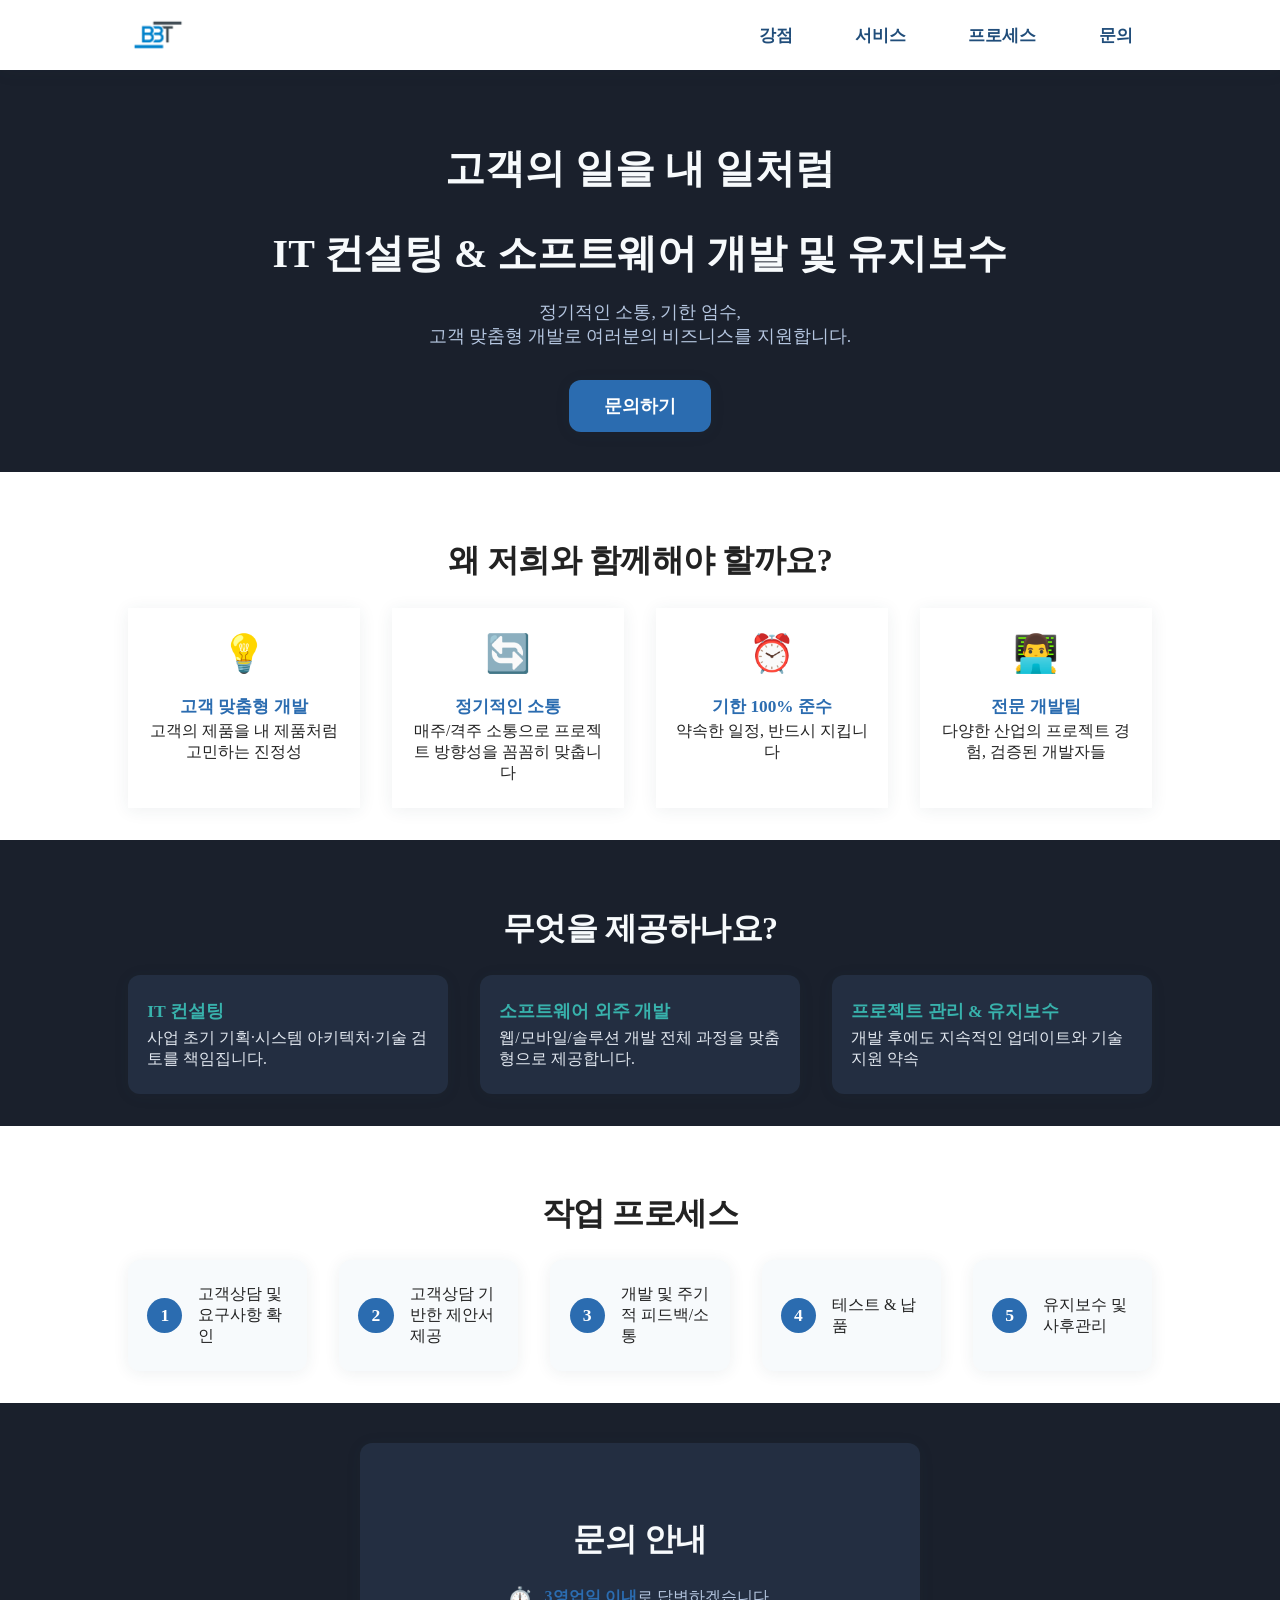
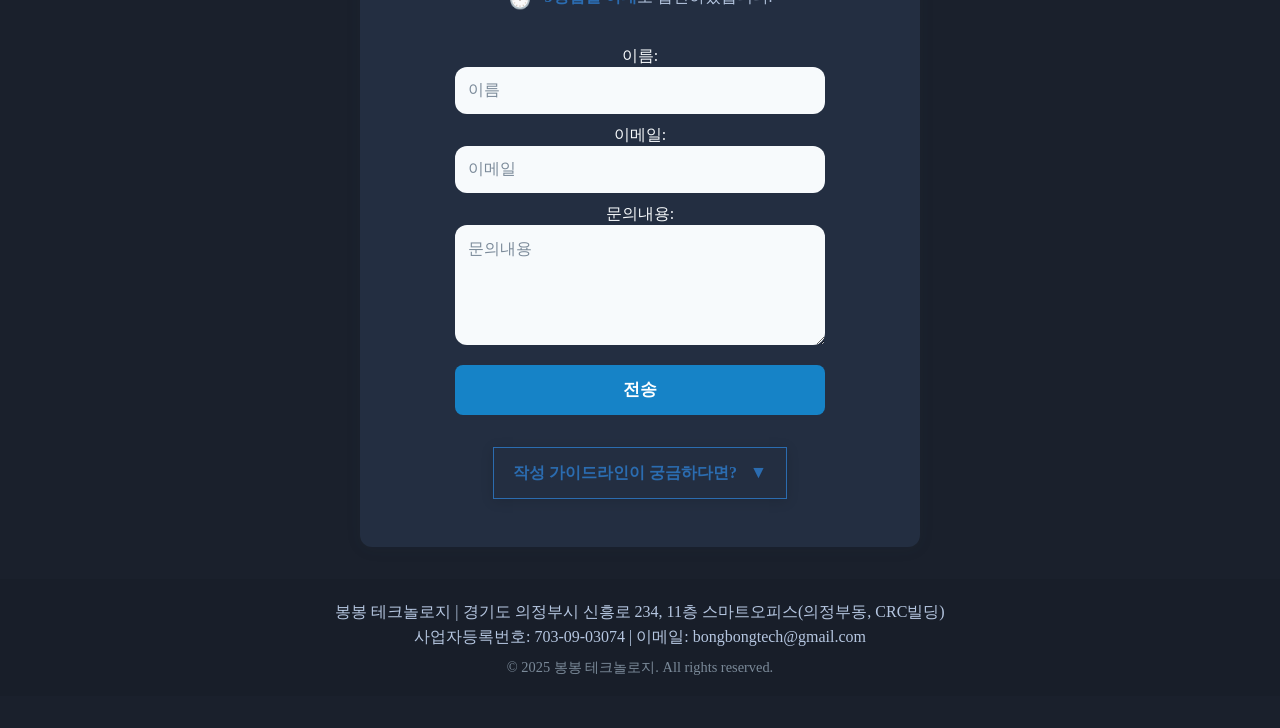
==== index.html @ 80a0673b "Add files via upload" ====
<!DOCTYPE html>
<html lang="ko">
<head>
  <meta charset="UTF-8">
  <meta name="viewport" content="width=device-width, initial-scale=1.0">
  <title>봉봉 테크놀로지</title>
  <link href="https://fonts.googleapis.com/css2?family=Roboto:wght@400;700&display=swap" rel="stylesheet">
  <link rel="stylesheet" href="style.css">
  <link rel="icon" type="image/png" href="favicon.png">
 
</head>
<body>
  <!-- Header & Logo -->
  <header class="site-header">
    <div class="container header-flex">
      <img src="logo.png" alt="BBT 로고" class="site-logo">
      <input type="checkbox" id="nav-toggle" style="display:none;">
      <label for="nav-toggle" class="hamburger">
        <span></span><span></span><span></span>
      </label>
      <nav>
        <a href="#whyus">강점</a>
        <a href="#services">서비스</a>
        <a href="#process">프로세스</a>
        <a href="#contact">문의</a>
      </nav>
    </div>
  </header>

  <!-- Hero Section (Dark) -->
  <section class="section-dark hero">
    <div class="container">
      <h1 class="hero-title">고객의 일을 내 일처럼</h1>
      <h1 class="hero-title">IT 컨설팅 & 소프트웨어 개발 및 유지보수</h1>
      <div class="hero-sub">정기적인 소통, 기한 엄수, <br/>고객 맞춤형 개발로 여러분의 비즈니스를 지원합니다.</div>
      <a href="#contact" class="btn">문의하기</a>
    </div>
  </section>

  <!-- Why Us Section (Light) -->
  <section class="section-light whyus-section" id="whyus">
    <div class="container">
      <h2 class="section-title">왜 저희와 함께해야 할까요?</h2>
      <div class="whyus">
        <div class="whyus-item">
          <div class="whyus-icon">💡</div>
          <div class="whyus-title">고객 맞춤형 개발</div>
          <div class="whyus-desc">고객의 제품을 내 제품처럼 고민하는 진정성</div>
        </div>
        <div class="whyus-item">
          <div class="whyus-icon">🔄</div>
          <div class="whyus-title">정기적인 소통</div>
          <div class="whyus-desc">매주/격주 소통으로 프로젝트 방향성을 꼼꼼히 맞춥니다</div>
        </div>
        <div class="whyus-item">
          <div class="whyus-icon">⏰</div>
          <div class="whyus-title">기한 100% 준수</div>
          <div class="whyus-desc">약속한 일정, 반드시 지킵니다</div>
        </div>
        <div class="whyus-item">
          <div class="whyus-icon">👨‍💻</div>
          <div class="whyus-title">전문 개발팀</div>
          <div class="whyus-desc">다양한 산업의 프로젝트 경험, 검증된 개발자들</div>
        </div>
      </div>
    </div>
  </section>

  <!-- What We Do Section (Dark) -->
  <section class="section-dark services-section" id="services">
    <div class="container">
      <h2 class="section-title">무엇을 제공하나요?</h2>
      <div class="services">
        <div class="service">
          <div class="service-title">IT 컨설팅</div>
          <div class="service-desc">사업 초기 기획·시스템 아키텍처·기술 검토를 책임집니다.</div>
        </div>
        <div class="service">
          <div class="service-title">소프트웨어 외주 개발</div>
          <div class="service-desc">웹/모바일/솔루션 개발 전체 과정을 맞춤형으로 제공합니다.</div>
        </div>
        <div class="service">
          <div class="service-title">프로젝트 관리 & 유지보수</div>
          <div class="service-desc">개발 후에도 지속적인 업데이트와 기술 지원 약속</div>
        </div>
      </div>
    </div>
  </section>

  <!-- Process Section (Light) -->
  <section class="section-light process-section" id="process">
    <div class="container">
      <h2 class="section-title">작업 프로세스</h2>
      <div class="process-steps">
        <div class="process-step">
          <div class="process-step-number">1</div>
          <div class="process-step-title">고객상담 및 요구사항 확인</div>
        </div>
        <div class="process-step">
          <div class="process-step-number">2</div>
          <div class="process-step-title">고객상담 기반한 제안서 제공</div>
        </div>
        <div class="process-step">
          <div class="process-step-number">3</div>
          <div class="process-step-title">개발 및 주기적 피드백/소통</div>
        </div>
        <div class="process-step">
          <div class="process-step-number">4</div>
          <div class="process-step-title">테스트 & 납품</div>
        </div>
        <div class="process-step">
          <div class="process-step-number">5</div>
          <div class="process-step-title">유지보수 및 사후관리</div>
        </div>
      </div>
    </div>
  </section>


  <!-- Contact/CTA Section (Dark) -->
  <section class="section-dark contact-section" id="contact">
    <div class="contact-form-wrap">
      <h2 class="section-title">문의 안내</h2>
      <div class="contact-reply-info">
        <span class="reply-icon">⏱️</span>
        <span class="reply-text"><span style="color:var(--primary);font-weight:700;">3영업일 이내</span>로 답변하겠습니다.
      </div>
      <br/>
      <br/>
      <div id="customContactForm" style="max-width:370px;margin:0 auto;">
        <label for="name">이름:</label><br>
        <input type="text" id="name" name="name" placeholder="이름" required style="width:100%;margin-bottom:0.7em;"><br>
        <label for="email">이메일:</label><br>
        <input type="email" id="email" name="email" placeholder="이메일" required style="width:100%;margin-bottom:0.7em;"><br>
        <label for="message">문의내용:</label><br>
        <textarea id="message" name="message" placeholder="문의내용" required style="width:100%;margin-bottom:1em;"></textarea><br>
        <button id="customSubmitBtn" type="button" style="width:100%;padding:0.8em 0;font-weight:700;background:#1683c7;color:#fff;border:none;border-radius:8px;font-size:1.05rem;">전송</button>
      </div>
      <div id="formResult"></div>
      <div class="faq-accordion">
        <input type="checkbox" id="faq-toggle" class="faq-toggle">
        <label for="faq-toggle" class="faq-label">
          <span class="faq-q">작성 가이드라인이 궁금하다면? <span class="faq-arrow">▼</span></span>
        </label>
        <div class="faq-content">
          <strong>작성 가이드라인 예시</strong>
          <ul>
            <li>아이템/서비스 소개</li>
            <li>주요 기능/요구사항</li>
            <li>참고하시는 서비스(문서, 레퍼런스, 링크 등)</li>
            <li>원하는 산출물(모바일 어플, 웹 사이트 등등)</li>
            <li>요구하는 일정</li>
          </ul>
        </div>
      </div>
    </div>

  <!-- Footer (Dark) -->
  <footer>
    <div class="footer-info">
      봉봉 테크놀로지 | 경기도 의정부시 신흥로 234, 11층 스마트오피스(의정부동, CRC빌딩)
      <br/>사업자등록번호: 703-09-03074 |
      이메일: bongbongtech@gmail.com
    </div>
    <div style="margin-top:8px; color:#7b8a99; font-size:0.9em;">&copy; 2025 봉봉 테크놀로지. All rights reserved.</div>
  </footer>

  <script>
    // Google Apps Script 웹앱 URL로 교체하세요!
    const SCRIPT_URL = 'https://script.google.com/macros/s/AKfycby-8BCx7YYCi8EU0xnRbl5PVpbfgwI4i5YfGvILcFKdxP1TAAAAinXxPykx9pgajz0O/exec';

    document.getElementById('customSubmitBtn').addEventListener('click', async function() {
      const name = document.getElementById('name').value.trim();
      const email = document.getElementById('email').value.trim();
      const message = document.getElementById('message').value.trim();
      const result = document.getElementById('formResult');
      result.textContent = '';

      if (!name || !email || !message) {
        result.textContent = '모든 항목을 입력해 주세요.';
        result.style.color = '#d32f2f';
        return;
      }

      result.textContent = '전송 중...';
      result.style.color = '#1683c7';

      try {
        const response = await fetch(SCRIPT_URL, {
          method: 'POST',
          headers: {
            'Content-Type': 'application/json' // JSON으로 전송
          },
          body: JSON.stringify({ name, email, message })
        });
        const data = await response.json();
        if (data.status === 'success') {
          result.textContent = '제출 완료했습니다. 감사합니다.';
          result.style.color = '#1683c7';
          document.getElementById('name').value = '';
          document.getElementById('email').value = '';
          document.getElementById('message').value = '';
        } else {
          result.textContent = '전송에 실패했습니다. 다시 시도해 주세요. 문제가 계속된다면, 아래 이메일로 직접 문의를 부탁드립니다.';
          result.style.color = '#d32f2f';
        }
      } catch (error) {
        result.textContent = '요청 실패: ' + error.message;
        result.style.color = '#d32f2f';
      }
    });
  </script>
</body>
</html>
---- style.css ----
:root {
  --primary: #2b6cb0;
  --primary-dark: #204d7a;
  --secondary: #f7fafc;
  --background-dark: #1a202c;
  --background-light: #fff;
  --text-dark: #222;
  --text-light: #f7fafc;
  --accent: #38b2ac;
  --border-radius: 12px;
  --transition: 0.2s cubic-bezier(.4,0,.2,1);
  --shadow: 0 2px 16px 0 rgba(44,62,80,0.08);
}

html, body {
  font-size: 14px;
}
.hero-title { font-size: 1.15rem; }
.hero-sub { font-size: 0.95rem; }
.btn { font-size: 1rem; padding: 0.8em 1.8em; }
.section-title { font-size: 1.08rem; }
@media (min-width: 700px) {
  html, body { font-size: 16px; }
  .hero-title { font-size: 2rem; }
  .hero-sub { font-size: 1.08rem; }
  .btn { font-size: 1.08rem; }
  .section-title { font-size: 1.18rem; }
}

body {
  margin: 0;
  background: var(--background-light);
  color: var(--text-dark);
  min-height: 100vh;
}

a {
  color: var(--primary);
  text-decoration: none;
  transition: color var(--transition);
}
a:hover {
  color: var(--accent);
}

.container {
  width: 92%;
  max-width: 1100px;
  margin: 0 auto;
  padding: 0 0.5rem;
}

.site-header {
  background: var(--background-light);
  box-shadow: var(--shadow);
  position: sticky;
  top: 0;
  z-index: 100;
}
.header-flex {
  display: flex;
  align-items: center;
  justify-content: space-between;
  min-height: 60px;
  padding: 0.5rem 0;
}
.site-logo {
  height: 60px;
  width: auto;
  margin-right: 1rem;
}
nav {
  display: none;
}
.hamburger {
  display: flex;
  flex-direction: column;
  justify-content: center;
  width: 32px;
  height: 32px;
  cursor: pointer;
  gap: 5px;
}
.hamburger span {
  display: block;
  height: 3px;
  width: 100%;
  background: var(--primary);
  border-radius: 2px;
  transition: all var(--transition);
}
#nav-toggle:checked ~ label.hamburger span:nth-child(1) {
  transform: translateY(8px) rotate(45deg);
}
#nav-toggle:checked ~ label.hamburger span:nth-child(2) {
  opacity: 0;
}
#nav-toggle:checked ~ label.hamburger span:nth-child(3) {
  transform: translateY(-8px) rotate(-45deg);
}
#nav-toggle:checked ~ nav {
  display: flex;
  flex-direction: column;
  position: absolute;
  top: 60px;
  right: 0;
  background: var(--background-light);
  width: 100vw;
  box-shadow: var(--shadow);
  z-index: 99;
}
nav a {
  padding: 1rem 2rem;
  font-weight: 700;
  color: var(--primary-dark);
  border-bottom: 1px solid #e2e8f0;
  transition: background var(--transition);
}
nav a:last-child {
  border-bottom: none;
}
nav a:hover {
  background: var(--secondary);
  color: var(--accent);
}

.section-dark {
  background: var(--background-dark);
  color: var(--text-light);
  padding: 2.5rem 0 2rem 0;
}
.section-light {
  background: var(--background-light);
  color: var(--text-dark);
  padding: 2.5rem 0 2rem 0;
}
.section-title {
  font-size: 1.5rem;
  font-weight: 700;
  margin-bottom: 1.5rem;
  letter-spacing: -0.5px;
  text-align: center;
}

.hero {
  text-align: center;
  padding-top: 2.5rem;
  padding-bottom: 2.5rem;
}
.hero-title {
  font-size: 2rem;
  font-weight: 700;
  line-height: 1.3;
  margin-bottom: 1.2rem;
}
.hero-sub {
  font-size: 1.1rem;
  color: #b5c6e0;
  margin-bottom: 2rem;
}
.btn {
  display: inline-block;
  background: var(--primary);
  color: #fff;
  font-weight: 700;
  padding: 0.9rem 2.2rem;
  border-radius: var(--border-radius);
  box-shadow: var(--shadow);
  border: none;
  font-size: 1.1rem;
  transition: background var(--transition), box-shadow var(--transition);
  cursor: pointer;
}
.btn:hover {
  background: var(--primary-dark);
  box-shadow: 0 4px 24px 0 rgba(44,62,80,0.13);
}

/* Why Us 아이템 세로 정렬 */
.whyus {
  display: flex;
  flex-direction: column;
  gap: 18px;
  margin-top: 2vw;
}
.whyus-item {
  width: 100%;
  display: flex;
  flex-direction: column;
  align-items: center;
  justify-content: flex-start;
  background: var(--card-light);
  border-radius: var(--radius);
  box-shadow: var(--shadow);
  padding: 1.1em 0.7em;
  max-width: 320px;
  margin: 0 auto;
}
.whyus-icon {
  font-size: 2.1rem;
  margin-bottom: 0.5em;
  display: block;
  text-align: center;
}
.whyus-title {
  font-size: 1.01rem;
  font-weight: 700;
  color: var(--primary);
  margin-bottom: 0.2em;
  text-align: center;
}
.whyus-desc {
  color: var(--gray);
  font-size: 0.93rem;
  text-align: center;
}
@media (min-width: 700px) {
  .whyus {
    flex-direction: row;
    gap: 32px;
    justify-content: center;
  }
  .whyus-item {
    max-width: 220px;
    padding: 1.5em 1em;
  }
  .whyus-icon { font-size: 2.3rem; }
  .whyus-title { font-size: 1.08rem; }
  .whyus-desc { font-size: 0.98rem; }
}

.services {
  display: flex;
  flex-direction: column;
  gap: 1.2rem;
}
.service {
  background: #232e41;
  border-radius: var(--border-radius);
  box-shadow: var(--shadow);
  padding: 1.2rem 1rem;
}
.service-title {
  font-weight: 700;
  font-size: 1.1rem;
  margin-bottom: 0.3rem;
  color: var(--accent);
}
.service-desc {
  font-size: 0.98rem;
  color: #e2e8f0;
}

.process-steps {
  display: flex;
  flex-direction: column;
  gap: 1.1rem;
  margin-top: 1.5rem;
}
.process-step {
  display: flex;
  align-items: center;
  gap: 1rem;
  background: #f7fafc;
  border-radius: var(--border-radius);
  box-shadow: var(--shadow);
  padding: 1rem 1rem;
}
.process-step-number {
  background: var(--primary);
  color: #fff;
  font-weight: 700;
  font-size: 1.1rem;
  width: 2.2rem;
  height: 2.2rem;
  display: flex;
  align-items: center;
  justify-content: center;
  border-radius: 50%;
  flex-shrink: 0;
}
.process-step-title {
  font-size: 1rem;
  font-weight: 500;
}

.contact-section {
  padding: 2.5rem 0 2rem 0;
  background: var(--background-dark);
  color: var(--text-light);
}
.contact-form-wrap {
  background: #232e41;
  border-radius: var(--border-radius);
  box-shadow: var(--shadow);
  max-width: 420px;
  margin: 0 auto;
  padding: 2rem 1.2rem 1.5rem 1.2rem;
  text-align: center;
}
.contact-form-wrap input,
.contact-form-wrap textarea {
  width: 100%;
  padding: 0.9rem 0.8rem;
  margin-bottom: 1rem;
  border: none;
  border-radius: var(--border-radius);
  background: #f7fafc;
  font-size: 1rem;
  color: #222;
  box-sizing: border-box;
  font-family: inherit;
  transition: box-shadow var(--transition);
}
.contact-form-wrap input:focus,
.contact-form-wrap textarea:focus {
  outline: 2px solid var(--primary);
  box-shadow: 0 0 0 2px var(--primary);
}
.contact-form-wrap button[type="submit"] {
  width: 100%;
  background: var(--primary);
  color: #fff;
  font-weight: 700;
  padding: 0.9rem 0;
  border-radius: var(--border-radius);
  border: none;
  font-size: 1.1rem;
  cursor: pointer;
  transition: background var(--transition), box-shadow var(--transition);
  box-shadow: var(--shadow);
}
.contact-form-wrap button[type="submit"]:hover {
  background: var(--primary-dark);
  box-shadow: 0 4px 24px 0 rgba(44,62,80,0.13);
}

.contact-reply-info {
  display: flex;
  align-items: center;
  justify-content: center;
  gap: 0.7rem;
  font-size: 1rem;
  color: #b5c6e0;
}
.reply-icon {
  font-size: 1.3rem;
}
.reply-text {
  font-size: 1rem;
}

/* FAQ 아코디언 전문적 스타일 & 가운데 정렬 */
.faq-accordion {
  width: 100%;
  max-width: 370px;
  margin: 2em auto 0 auto;
  display: flex;
  flex-direction: column;
  align-items: center;
}
.faq-label {
  display: block;
  background: var(--card-dark);
  color: var(--primary);
  border-radius: var(--radius);
  padding: 0.9em 1.2em;
  font-weight: 700;
  cursor: pointer;
  margin-bottom: 0.5em;
  text-align: center;
  box-shadow: 0 2px 12px #0002;
  border: 1.5px solid var(--primary);
  transition: background 0.2s, color 0.2s, box-shadow 0.2s;
  position: relative;
}
.faq-label:hover {
  background: var(--primary);
  color: var(--white);
  box-shadow: 0 4px 24px #1683c744;
}
.faq-arrow {
  display: inline-block;
  margin-left: 0.5em;
  font-size: 1.1em;
  transition: transform 0.3s;
}
.faq-toggle {
  display: none;
}
.faq-toggle:checked + .faq-label .faq-arrow {
  transform: rotate(180deg);
}
.faq-content {
  display: none;
  background: var(--card-dark);
  color: var(--white);
  border-radius: var(--radius);
  padding: 1.1em 1.2em;
  font-size: 0.95rem;
  box-shadow: 0 2px 12px #0002;
  border: 1.5px solid var(--primary);
  margin-bottom: 0.5em;
  text-align: left;
  width: 100%;
  max-width: 370px;
}
.faq-toggle:checked ~ .faq-content {
  display: block;
}
@media (min-width: 700px) {
  .faq-accordion, .faq-content { max-width: 420px; }
}

footer {
  background: #181e29;
  color: #b5c6e0;
  text-align: center;
  padding: 1.2rem;
  font-size: 1rem;
  margin-top: 2rem;
}
.footer-info {
  font-size: 1rem;
  margin-bottom: 0.5rem;
  line-height: 1.6;
}

/* Responsive Design */
@media (min-width: 600px) {
  .container {
    width: 90%;
    padding: 0 1rem;
  }
  .hero-title {
    font-size: 2.5rem;
  }
  .section-title {
    font-size: 2rem;
  }
  .whyus, .services, .process-steps {
    flex-direction: row;
    gap: 1.5rem;
  }
  .whyus-item, .service, .process-step {
    flex: 1 1 0;
    min-width: 0;
  }
  .contact-form-wrap {
    padding: 2.5rem 2rem 2rem 2rem;
  }
}

@media (min-width: 900px) {
  .container {
    width: 80%;
    max-width: 1100px;
  }
  .header-flex {
    min-height: 70px;
  }
  .site-logo {
    height: 60px;
  }
  nav {
    display: flex !important;
    flex-direction: row;
    position: static;
    background: none;
    width: auto;
    box-shadow: none;
    gap: 1.5rem;
    align-items: center;
  }
  .hamburger {
    display: none;
  }
  nav a {
    padding: 0.5rem 1.2rem;
    border-bottom: none;
    color: var(--primary-dark);
    background: none;
    font-size: 1.05rem;
  }
  nav a:hover {
    background: var(--secondary);
    color: var(--accent);
  }
  .whyus, .services, .process-steps {
    flex-direction: row;
    gap: 2rem;
  }
  .whyus-item, .service, .process-step {
    padding: 1.5rem 1.2rem;
  }
  .contact-form-wrap {
    max-width: 480px;
    padding: 3rem 2.5rem 2.5rem 2.5rem;
  }
  .faq-content {
    font-size: 1.05rem;
  }
}

/* Hide scrollbars for form on mobile */
.contact-form-wrap textarea {
  resize: vertical;
  min-height: 120px;
  max-height: 300px;
}

/* Utility */
::-webkit-input-placeholder { color: #7b8a99; }
::-moz-placeholder { color: #7b8a99; }
:-ms-input-placeholder { color: #7b8a99; }
::placeholder { color: #7b8a99; }

.modal {
  display: none;
  position: fixed;
  z-index: 9999;
  left: 0; top: 0; width: 100vw; height: 100vh;
  background: rgba(0,0,0,0.45);
  align-items: center;
  justify-content: center;
}
.modal[style*="display: flex"] {
  display: flex !important;
}
.modal-content {
  background: #fff;
  color: #222;
  border-radius: var(--border-radius);
  box-shadow: 0 8px 32px #0004;
  padding: 2.2em 1.5em 1.5em 1.5em;
  min-width: 240px;
  max-width: 90vw;
  text-align: center;
  position: relative;
  animation: modalPop 0.25s cubic-bezier(.4,1.6,.6,1) 1;
}
@keyframes modalPop {
  0% { transform: scale(0.85); opacity: 0; }
  100% { transform: scale(1); opacity: 1; }
}
.modal-content h2 {
  color: #1560a8;
  font-size: 1.15rem;
  margin-bottom: 0.7em;
}
.modal-content p {
  color: #222;
  font-size: 1rem;
  margin-bottom: 1.5em;
}
.modal-close {
  background: #1683c7;
  color: #fff;
  border: none;
  border-radius: var(--border-radius);
  font-size: 1.05rem;
  font-weight: 700;
  padding: 0.7em 2.2em;
  box-shadow: var(--shadow);
  cursor: pointer;
  transition: background 0.2s, box-shadow 0.2s;
}
.modal-close:hover {
  background: #10639a;
  box-shadow: 0 4px 24px #1683c744;
}

#formResult {
  color: #1683c7;
  font-weight: 900;
  font-size: 1.13rem;
  text-align: center;
  margin-top: 1.5em;
  letter-spacing: 0.01em;
}
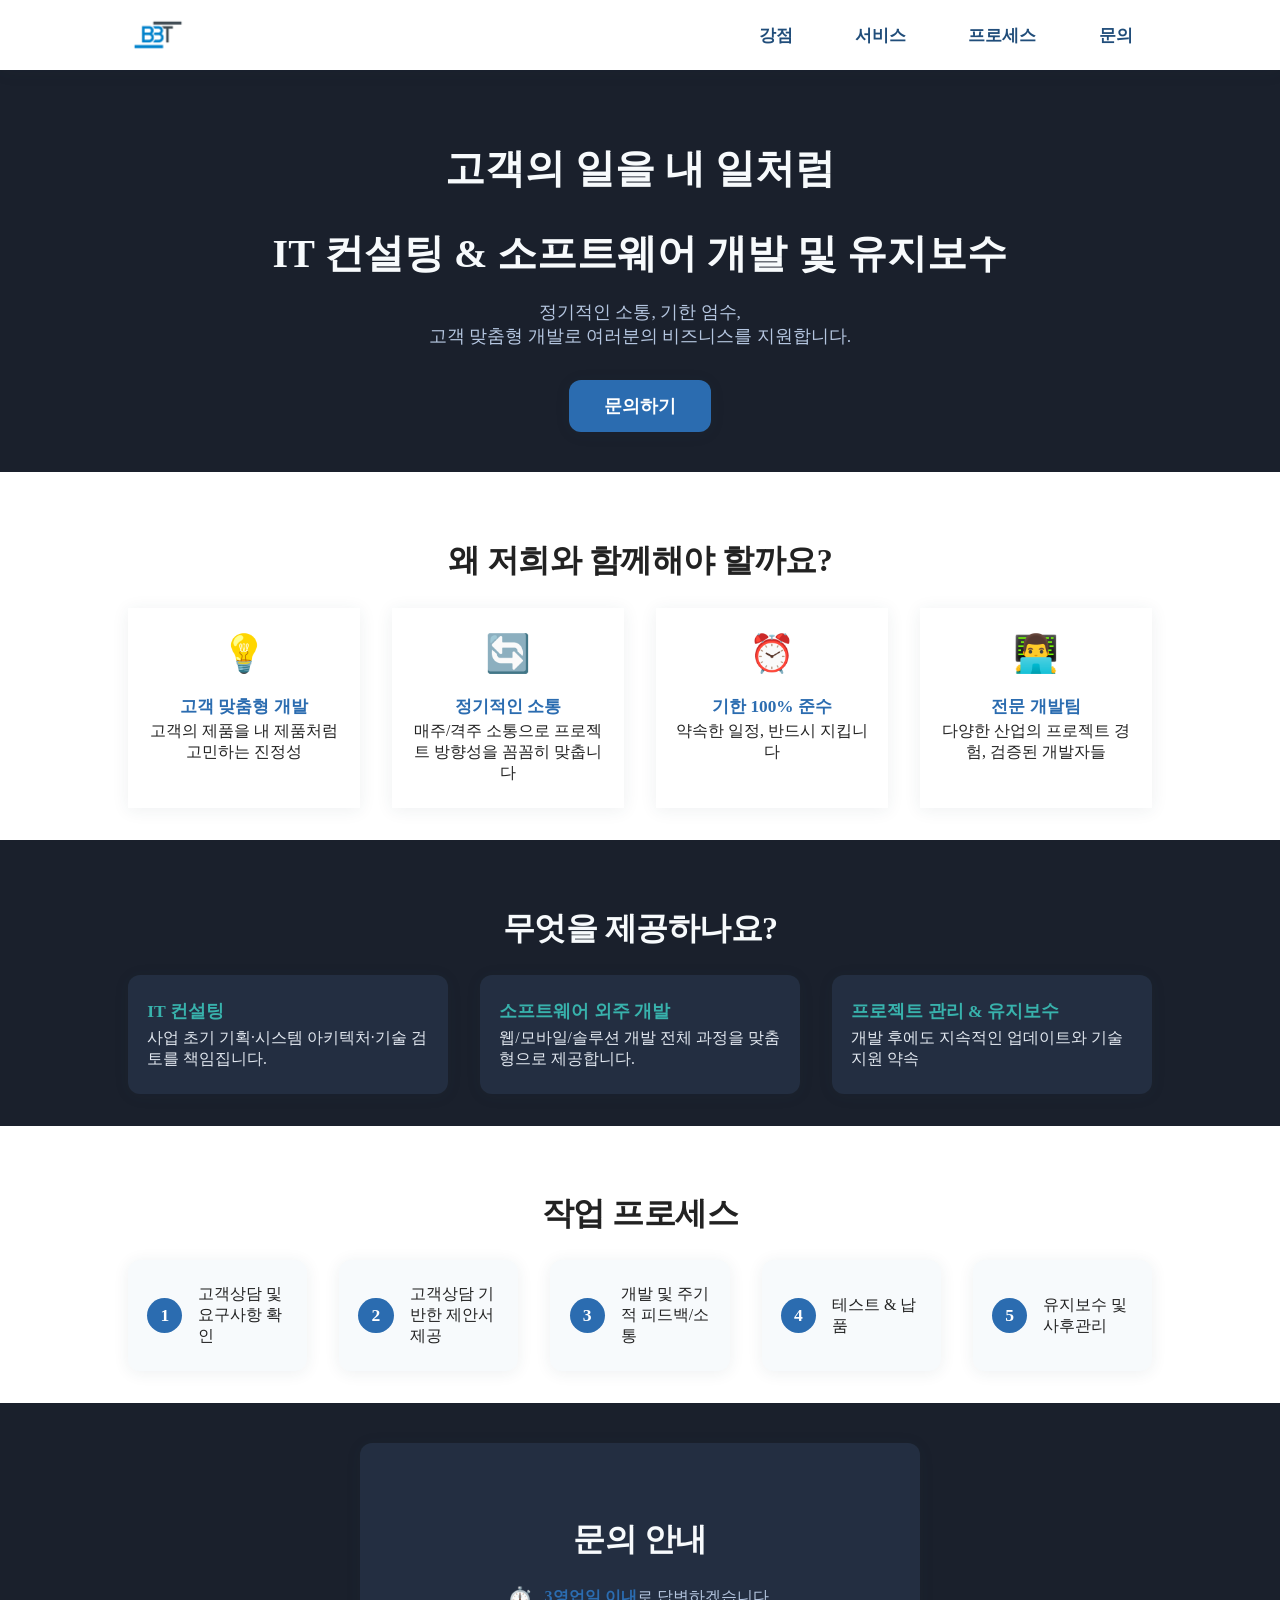
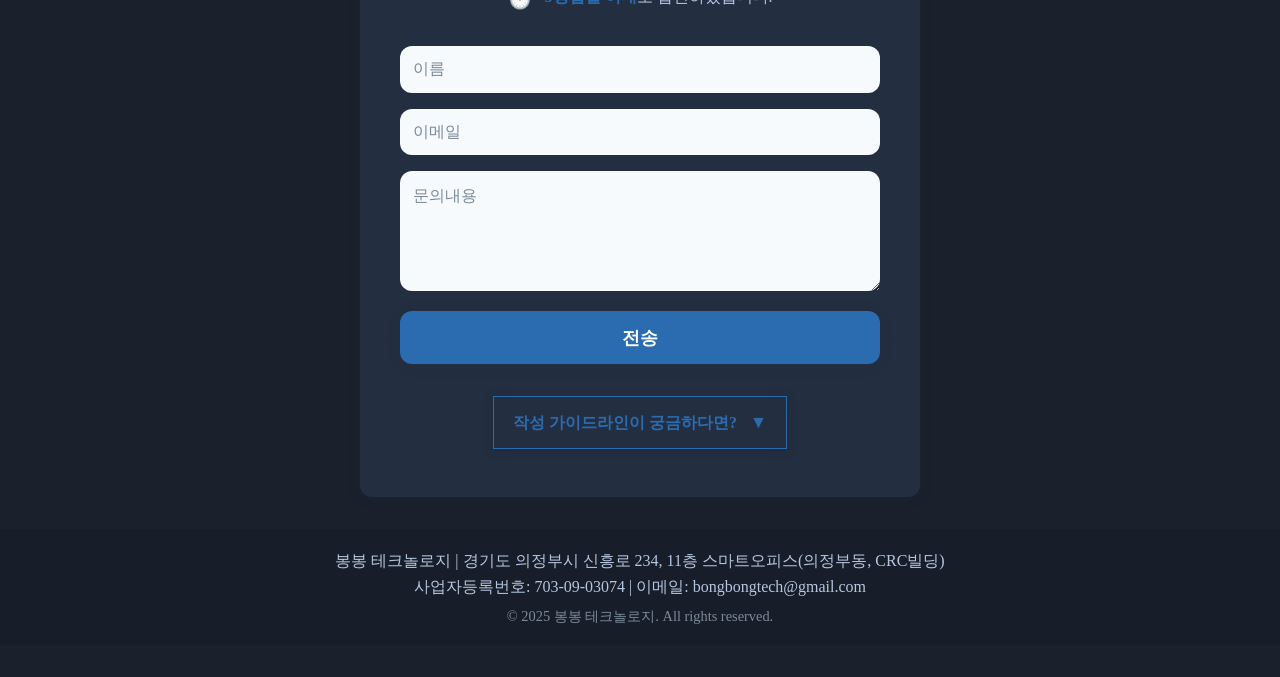
==== commit 01114bb6: "Add files via upload" ====
--- a/index.html
+++ b/index.html
@@ -127,15 +127,12 @@
       </div>
       <br/>
       <br/>
-      <div id="customContactForm" style="max-width:370px;margin:0 auto;">
-        <label for="name">이름:</label><br>
-        <input type="text" id="name" name="name" placeholder="이름" required style="width:100%;margin-bottom:0.7em;"><br>
-        <label for="email">이메일:</label><br>
-        <input type="email" id="email" name="email" placeholder="이메일" required style="width:100%;margin-bottom:0.7em;"><br>
-        <label for="message">문의내용:</label><br>
-        <textarea id="message" name="message" placeholder="문의내용" required style="width:100%;margin-bottom:1em;"></textarea><br>
-        <button id="customSubmitBtn" type="button" style="width:100%;padding:0.8em 0;font-weight:700;background:#1683c7;color:#fff;border:none;border-radius:8px;font-size:1.05rem;">전송</button>
-      </div>
+      <form id="gform" method="POST" action="https://script.google.com/macros/s/AKfycbx9Tg3ZSAF8OOgkkGdjh-VKPmrq9clB7YTARX1lfGc0qahTwDZnl4qKFDuUkQ0PRUXnxQ/exec" onsubmit="return handleSubmit(event)">
+        <input type="text" name="name" placeholder="이름" required>
+        <input type="email" name="email" placeholder="이메일" required>
+        <textarea name="message" placeholder="문의내용" required></textarea>
+        <button type="submit">전송</button>
+      </form>
       <div id="formResult"></div>
       <div class="faq-accordion">
         <input type="checkbox" id="faq-toggle" class="faq-toggle">
@@ -164,51 +161,23 @@
     </div>
     <div style="margin-top:8px; color:#7b8a99; font-size:0.9em;">&copy; 2025 봉봉 테크놀로지. All rights reserved.</div>
   </footer>
-
   <script>
-    // Google Apps Script 웹앱 URL로 교체하세요!
-    const SCRIPT_URL = 'https://script.google.com/macros/s/AKfycby-8BCx7YYCi8EU0xnRbl5PVpbfgwI4i5YfGvILcFKdxP1TAAAAinXxPykx9pgajz0O/exec';
-
-    document.getElementById('customSubmitBtn').addEventListener('click', async function() {
-      const name = document.getElementById('name').value.trim();
-      const email = document.getElementById('email').value.trim();
-      const message = document.getElementById('message').value.trim();
-      const result = document.getElementById('formResult');
+    function handleSubmit(e) {
+      e.preventDefault();
+      var form = e.target;
+      var result = document.getElementById('formResult');
       result.textContent = '';
-
-      if (!name || !email || !message) {
-        result.textContent = '모든 항목을 입력해 주세요.';
-        result.style.color = '#d32f2f';
-        return;
-      }
-
-      result.textContent = '전송 중...';
-      result.style.color = '#1683c7';
-
-      try {
-        const response = await fetch(SCRIPT_URL, {
-          method: 'POST',
-          headers: {
-            'Content-Type': 'application/json' // JSON으로 전송
-          },
-          body: JSON.stringify({ name, email, message })
+      var data = new FormData(form);
+      fetch(form.action, { method: 'POST', body: data })
+        .then(function() {
+          form.reset();
+          result.textContent = '제출 완료했습니다. 감사합니다.';
+        })
+        .catch(function() {
+          result.textContent = '전송에 실패했습니다. 다시 시도해 주세요. 문제가 계속된다면, 아래 이메일로 직접 문의를 부탁드립니다.';
         });
-        const data = await response.json();
-        if (data.status === 'success') {
-          result.textContent = '제출 완료했습니다. 감사합니다.';
-          result.style.color = '#1683c7';
-          document.getElementById('name').value = '';
-          document.getElementById('email').value = '';
-          document.getElementById('message').value = '';
-        } else {
-          result.textContent = '전송에 실패했습니다. 다시 시도해 주세요. 문제가 계속된다면, 아래 이메일로 직접 문의를 부탁드립니다.';
-          result.style.color = '#d32f2f';
-        }
-      } catch (error) {
-        result.textContent = '요청 실패: ' + error.message;
-        result.style.color = '#d32f2f';
-      }
-    });
+      return false;
+    }
   </script>
 </body>
 </html> 
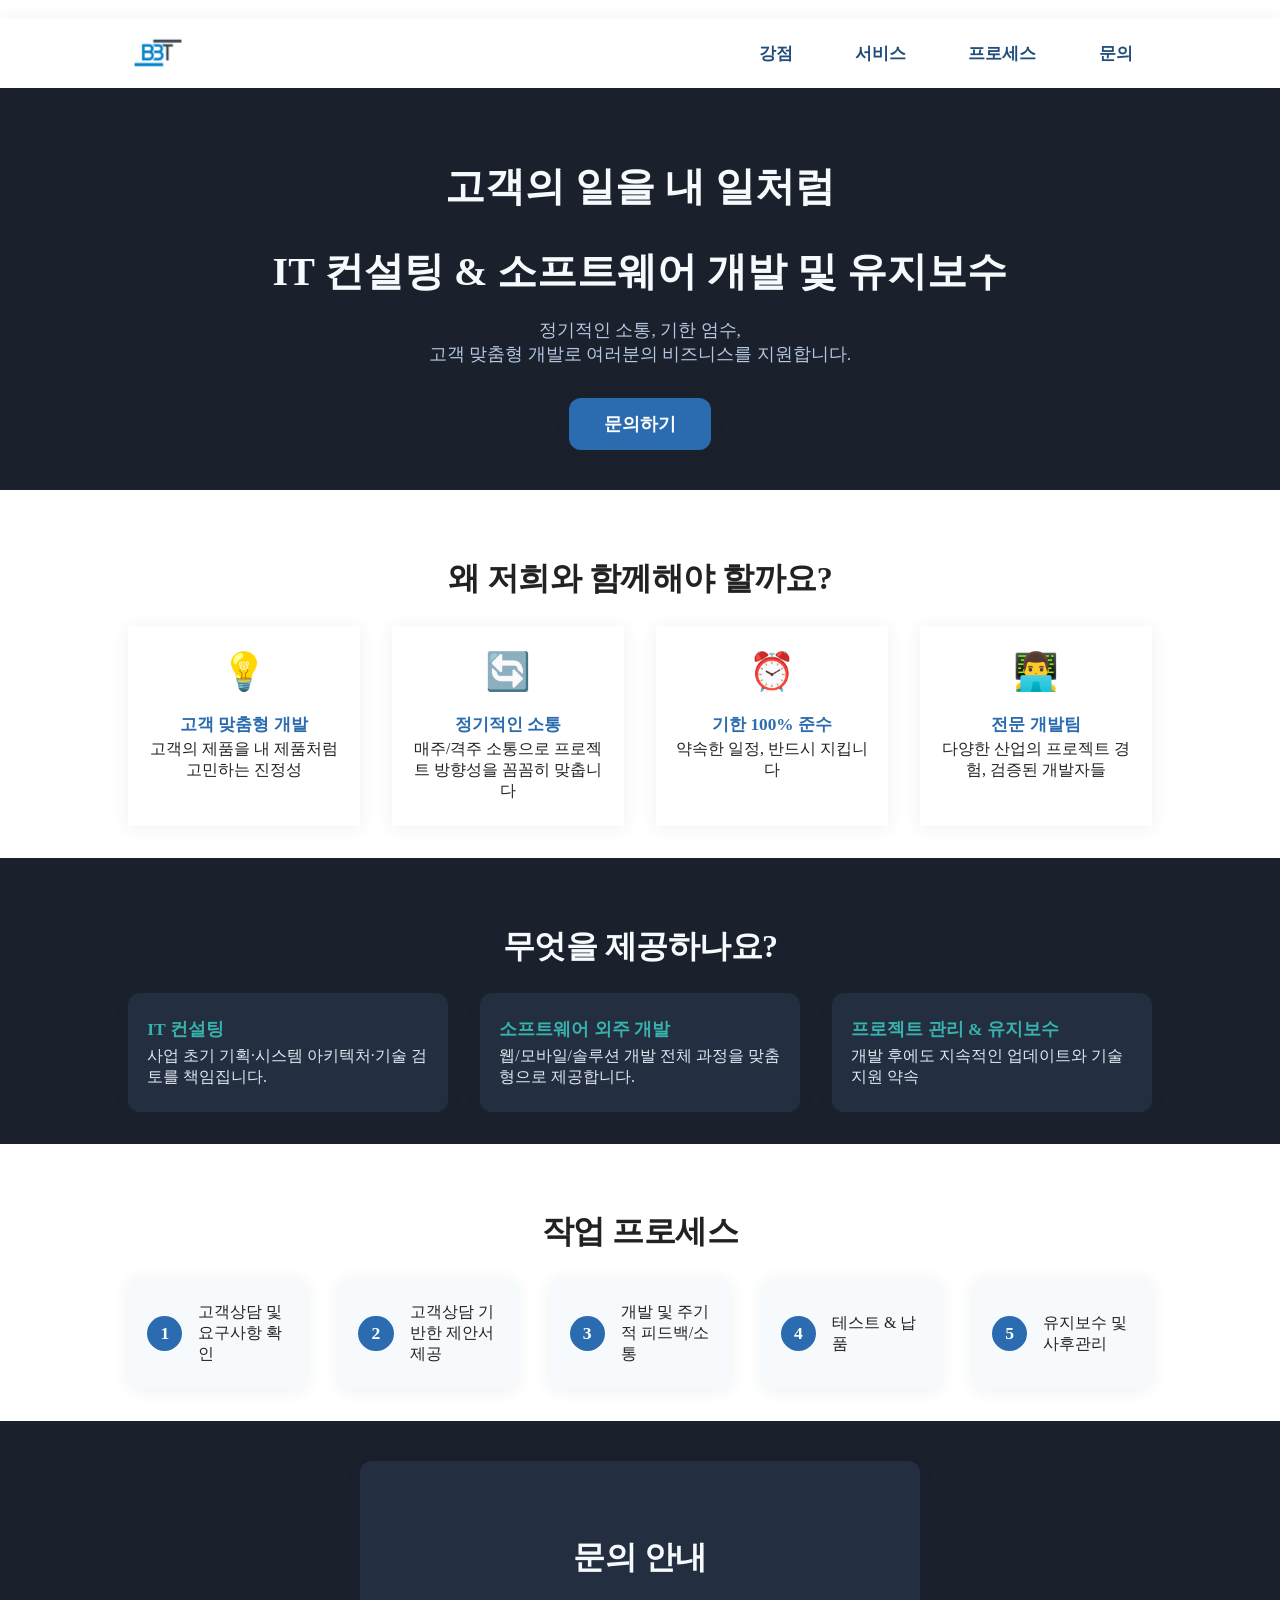
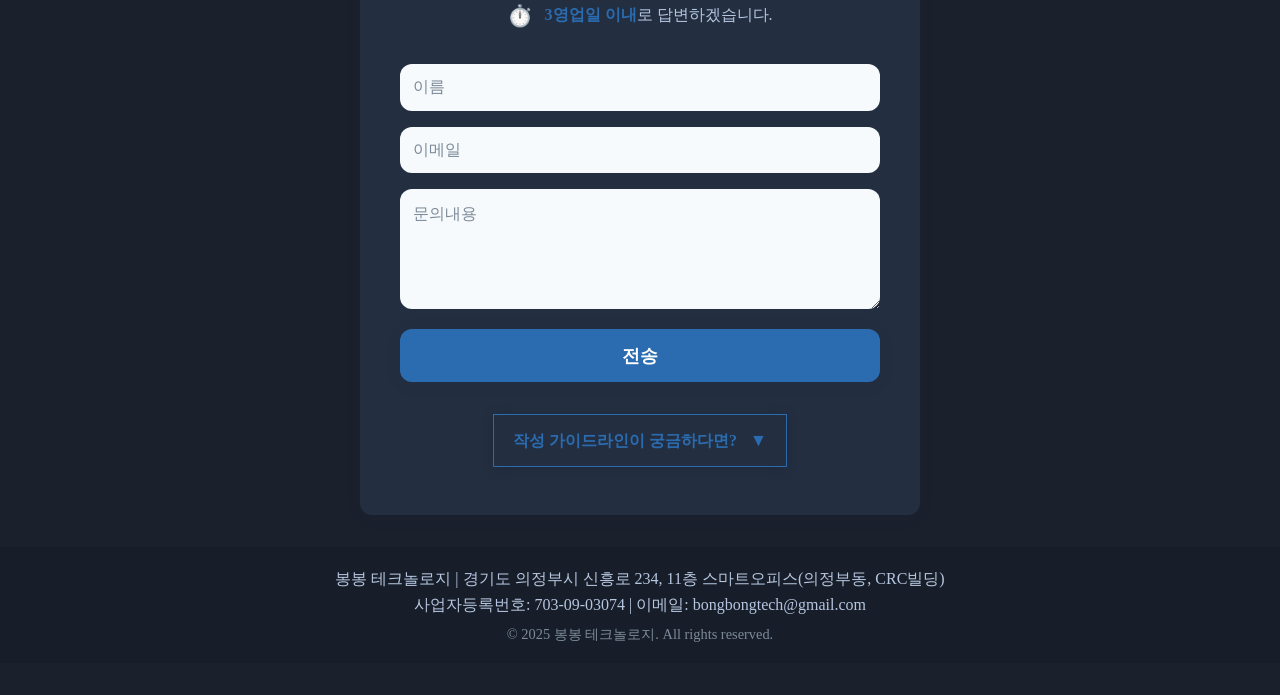
==== commit b167a701: "Seo enhance" ====
--- a/index.html
+++ b/index.html
@@ -1,14 +1,52 @@
 <!DOCTYPE html>
-<html lang="ko">
+<html lang="ko"> 
+
 <head>
-  <meta charset="UTF-8">
-  <meta name="viewport" content="width=device-width, initial-scale=1.0">
-  <title>봉봉 테크놀로지</title>
-  <link href="https://fonts.googleapis.com/css2?family=Roboto:wght@400;700&display=swap" rel="stylesheet">
-  <link rel="stylesheet" href="style.css">
-  <link rel="icon" type="image/png" href="favicon.png">
- 
-</head>
+   <meta charset="UTF-8">
+   <meta name="viewport" content="width=device-width, initial-scale=1.0">
+   <title>봉봉 테크놀로지</title>
+   <link href="https://fonts.googleapis.com/css2?family=Roboto:wght@400;700&display=swap" rel="stylesheet">
+   <link rel="stylesheet" href="style.css">
+   <link rel="icon" type="image/png" href="favicon.png">
+  
+   <!-- SEO Enhancement Start -->
+   <meta name="description" content="봉봉 테크놀로지는 IT 컨설팅, 소프트웨어 개발 및 유지보수, 고객 맞춤형 서비스, 정기 커뮤니케이션, 기한 엄수를 약속하는 전문가 팀입니다.">
+   <meta name="robots" content="index, follow">
+   <meta name="author" content="봉봉 테크놀로지">
+   <link rel="canonical" href="https://bongbongtech.com">
+  
+   <!-- Open Graph / Facebook -->
+   <meta property="og:type" content="website">
+   <meta property="og:title" content="봉봉 테크놀로지">
+   <meta property="og:description" content="IT 컨설팅, 소프트웨어 개발, 유지보수 전문. 프로젝트 일정 100% 준수, 고객 맞춤형 개발 제공.">
+   <meta property="og:url" content="https://bongbongtech.com">
+   <meta property="og:image" content="https://bongbongtech.com/logo.png">
+  
+   <!-- Twitter Card -->
+   <meta name="twitter:card" content="summary_large_image">
+   <meta name="twitter:title" content="봉봉 테크놀로지">
+   <meta name="twitter:description" content="IT 컨설팅 및 소프트웨어 개발, 유지보수 전문 기업. 고객 중심 서비스.">
+   <meta name="twitter:image" content="https://bongbongtech.com/logo.png">
+  
+   <!-- Schema.org 구조화 데이터 (JSON-LD) -->
+     <script type="application/ld+json">
+   {
+    "@context": "https://schema.org",
+    "@type": "Organization",
+    "name": "봉봉 테크놀로지",
+      "url": "https://bongbongtech.com",
+      "logo": "https://bongbongtech.com/logo.png",
+      "email": "bongbongtech@gmail.com",
+      "address": {
+        "@type": "PostalAddress",
+        "streetAddress": "경기도 의정부시 신흥로 234, 11층 스마트오피스(의정부동, CRC빌딩)"
+      }
+    }
+    </script>
+  
+    <!-- SEO Enhancement End -->
+  </head>
+
 <body>
   <!-- Header & Logo -->
   <header class="site-header">
@@ -127,11 +165,11 @@
       </div>
       <br/>
       <br/>
-      <form id="gform" method="POST" action="https://script.google.com/macros/s/AKfycbx9Tg3ZSAF8OOgkkGdjh-VKPmrq9clB7YTARX1lfGc0qahTwDZnl4qKFDuUkQ0PRUXnxQ/exec" onsubmit="return handleSubmit(event)">
+      <form id="gform" method="POST" action="https://script.google.com/macros/s/AKfycbx9Tg3ZSAF8OOgkkGdjh-VKPmrq9clB7YTARX1lfGc0qahTwDZnl4qKFDuUkQ0PRUXnxQ/exec" onsubmit="return handleSubmit(event)" oninput="submitBtn.disabled = !this.checkValidity()">
         <input type="text" name="name" placeholder="이름" required>
         <input type="email" name="email" placeholder="이메일" required>
         <textarea name="message" placeholder="문의내용" required></textarea>
-        <button type="submit">전송</button>
+        <button id="submitBtn" type="submit" disabled>전송</button>
       </form>
       <div id="formResult"></div>
       <div class="faq-accordion">
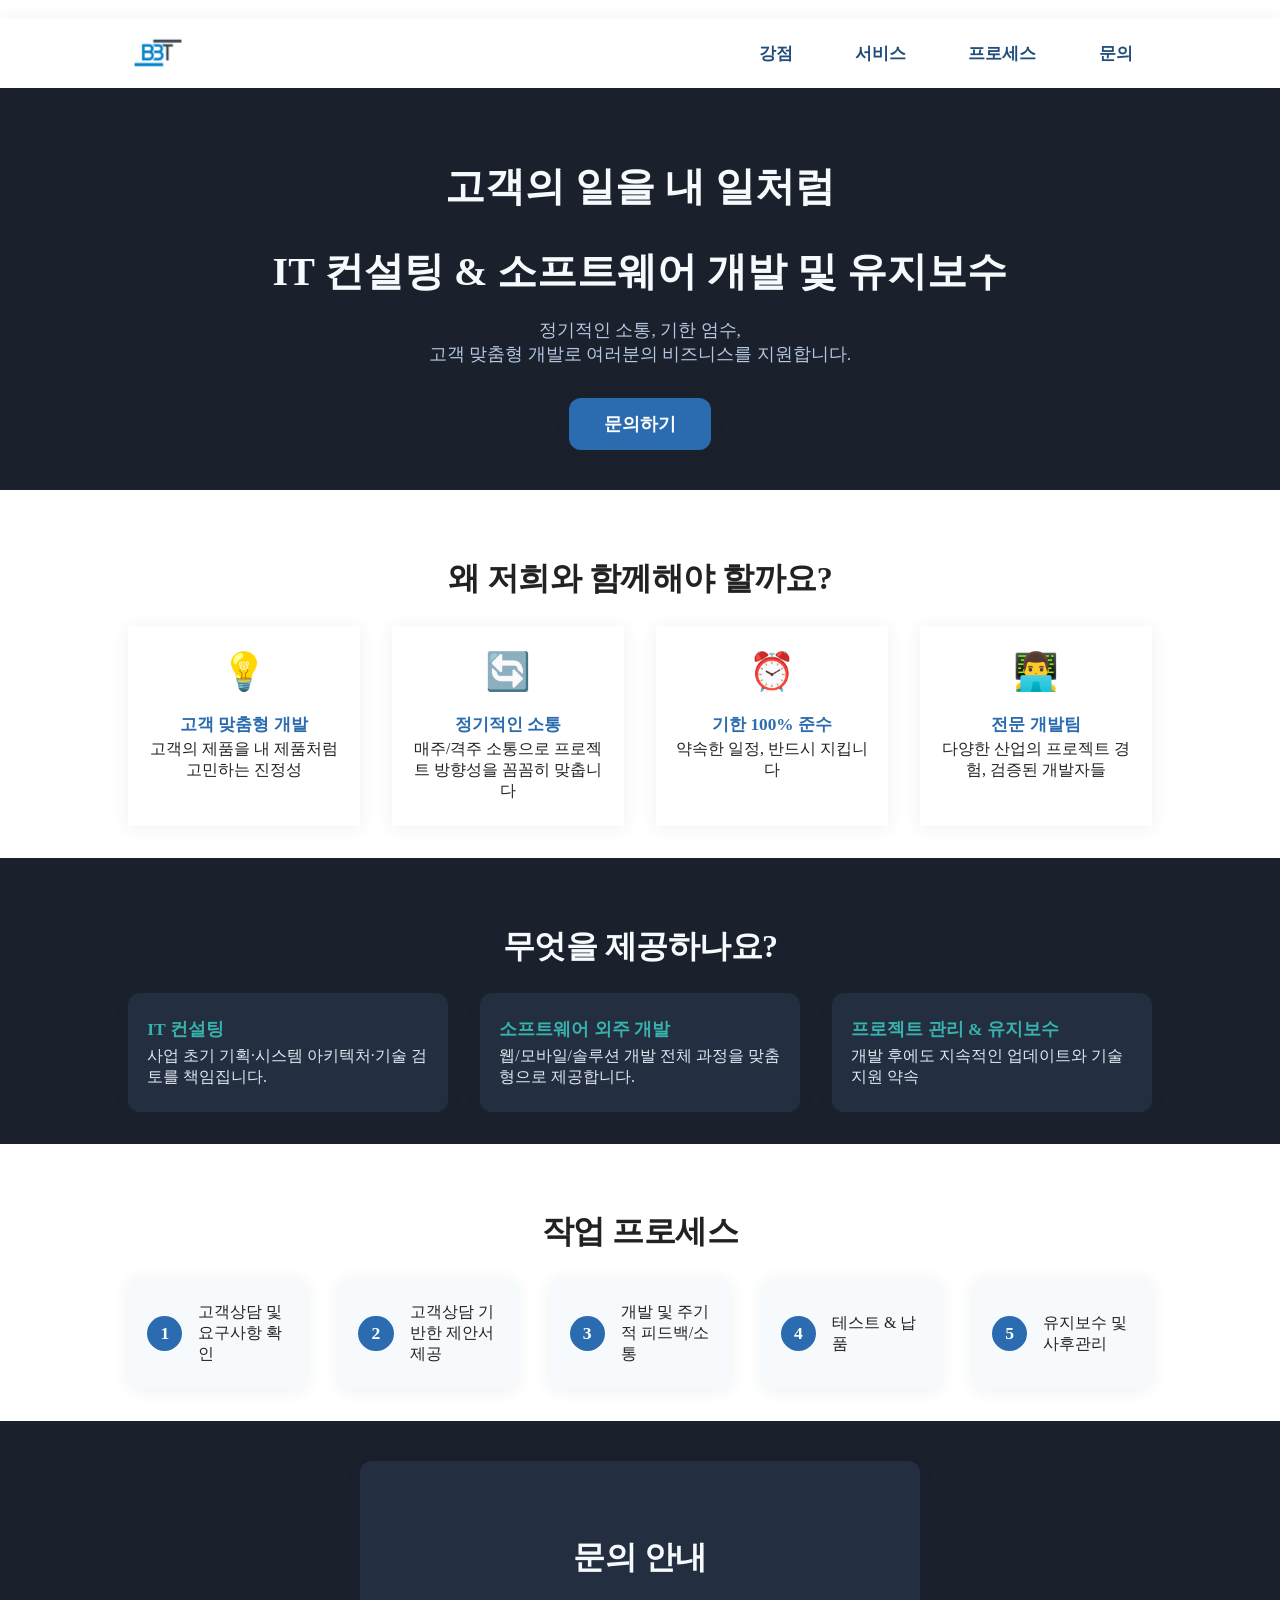
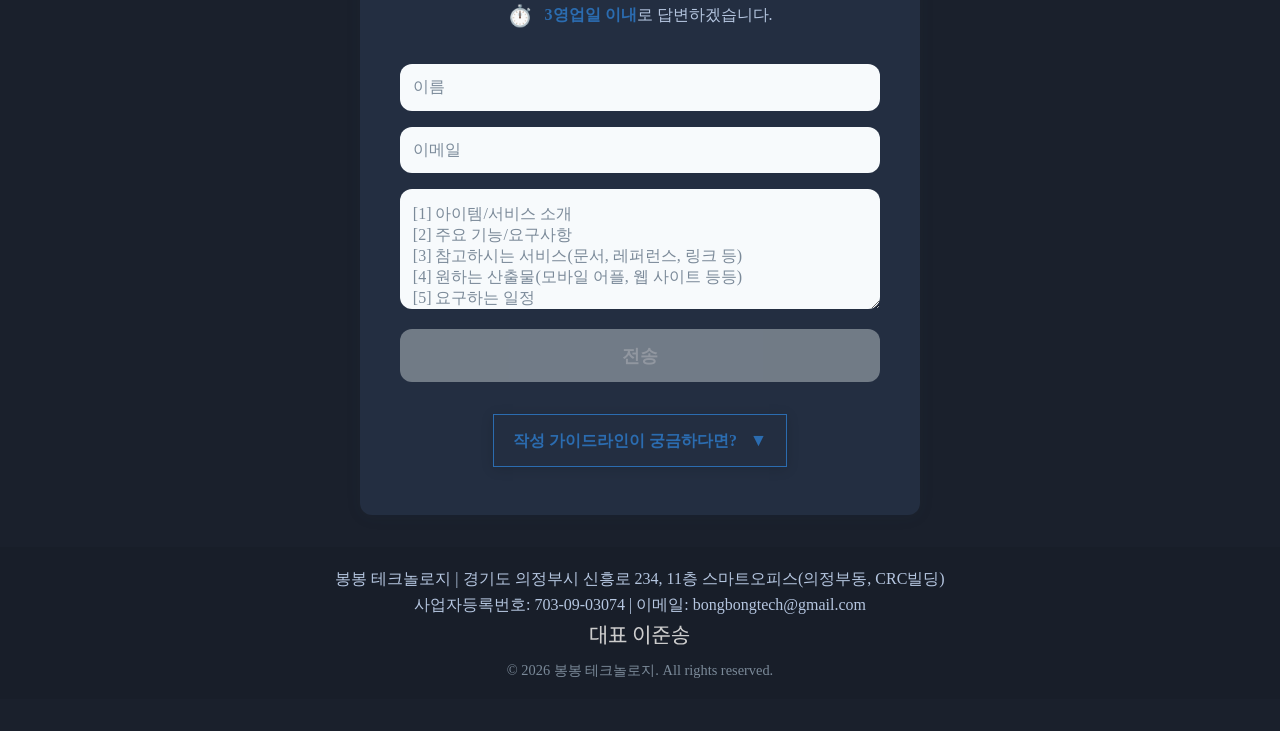
==== commit 9a02a251: "add ceo name, feature form loading. etc" ====
--- a/index.html
+++ b/index.html
@@ -168,7 +168,13 @@
       <form id="gform" method="POST" action="https://script.google.com/macros/s/AKfycbx9Tg3ZSAF8OOgkkGdjh-VKPmrq9clB7YTARX1lfGc0qahTwDZnl4qKFDuUkQ0PRUXnxQ/exec" onsubmit="return handleSubmit(event)" oninput="submitBtn.disabled = !this.checkValidity()">
         <input type="text" name="name" placeholder="이름" required>
         <input type="email" name="email" placeholder="이메일" required>
-        <textarea name="message" placeholder="문의내용" required></textarea>
+        <textarea name="message" 
+        placeholder="[1] 아이템/서비스 소개
+[2] 주요 기능/요구사항
+[3] 참고하시는 서비스(문서, 레퍼런스, 링크 등)
+[4] 원하는 산출물(모바일 어플, 웹 사이트 등등)
+[5] 요구하는 일정
+        " required></textarea>
         <button id="submitBtn" type="submit" disabled>전송</button>
       </form>
       <div id="formResult"></div>
@@ -193,26 +199,38 @@
   <!-- Footer (Dark) -->
   <footer>
     <div class="footer-info">
-      봉봉 테크놀로지 | 경기도 의정부시 신흥로 234, 11층 스마트오피스(의정부동, CRC빌딩)
+      봉봉 테크놀로지 
+      
+      | 경기도 의정부시 신흥로 234, 11층 스마트오피스(의정부동, CRC빌딩)
       <br/>사업자등록번호: 703-09-03074 |
       이메일: bongbongtech@gmail.com
-    </div>
-    <div style="margin-top:8px; color:#7b8a99; font-size:0.9em;">&copy; 2025 봉봉 테크놀로지. All rights reserved.</div>
+      <br/><img src="ceo.svg"  style="margin-top: 8px; height: 20px; filter: brightness(0) invert(0.8);">
+    </div>
+    <div style="margin-top:8px; color:#7b8a99; font-size:0.9em;">&copy; <script>document.write(new Date().getFullYear());</script> 봉봉 테크놀로지. All rights reserved.</div>
   </footer>
   <script>
     function handleSubmit(e) {
       e.preventDefault();
       var form = e.target;
       var result = document.getElementById('formResult');
-      result.textContent = '';
+      var submitBtn = document.getElementById('submitBtn');
+      
+      result.textContent = '전송 중...';
+      submitBtn.disabled = true;
+      submitBtn.textContent = '전송 중';
+      
       var data = new FormData(form);
       fetch(form.action, { method: 'POST', body: data })
         .then(function() {
           form.reset();
           result.textContent = '제출 완료했습니다. 감사합니다.';
+          submitBtn.disabled = false;
+          submitBtn.textContent = '전송';
         })
         .catch(function() {
           result.textContent = '전송에 실패했습니다. 다시 시도해 주세요. 문제가 계속된다면, 아래 이메일로 직접 문의를 부탁드립니다.';
+          submitBtn.disabled = false;
+          submitBtn.textContent = '전송';
         });
       return false;
     }
--- a/style.css
+++ b/style.css
@@ -509,6 +509,16 @@
   max-height: 300px;
 }
 
+button[disabled], .btn[disabled], #submitBtn[disabled] {
+  background: #bfc7cc !important;
+  color: #fff !important;
+  opacity: 0.5;
+  cursor: not-allowed !important;
+  box-shadow: none !important;
+  border: none;
+  transition: background 0.2s, color 0.2s, opacity 0.2s;
+}
+
 /* Utility */
 ::-webkit-input-placeholder { color: #7b8a99; }
 ::-moz-placeholder { color: #7b8a99; }
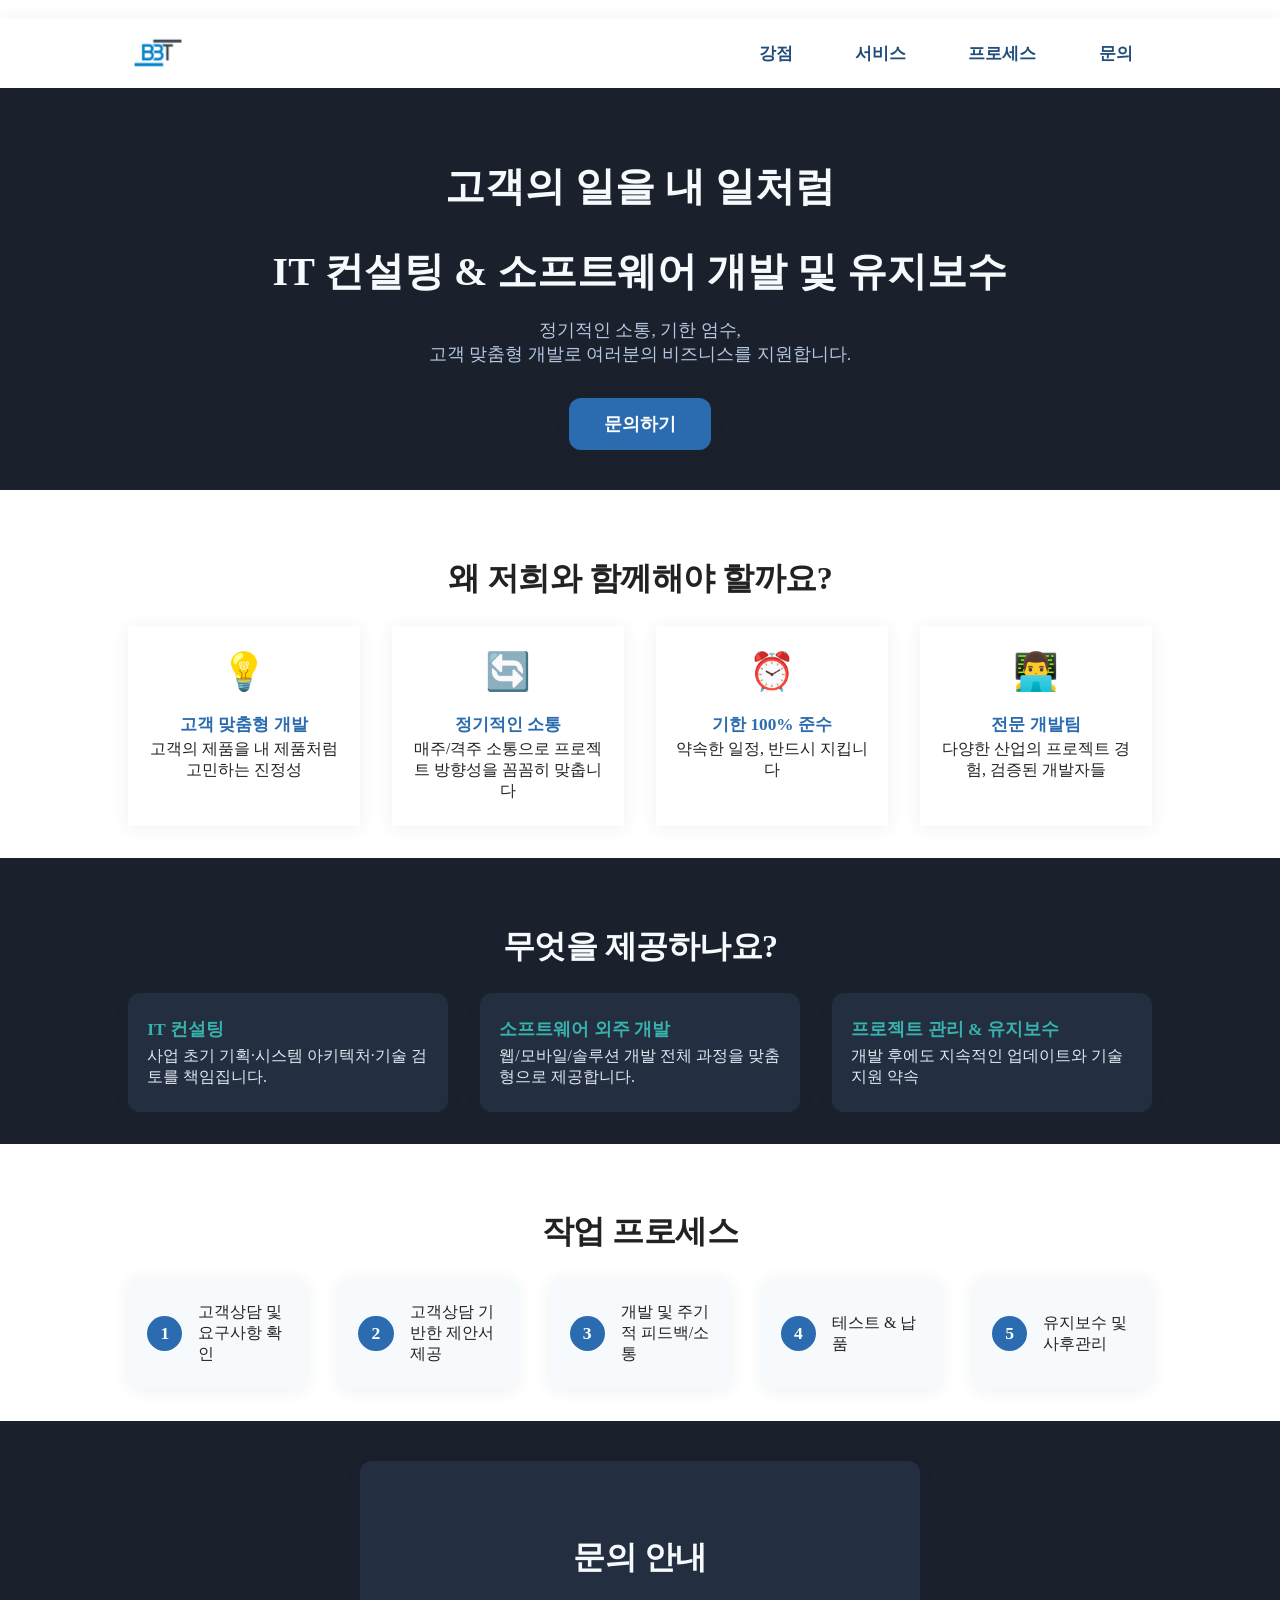
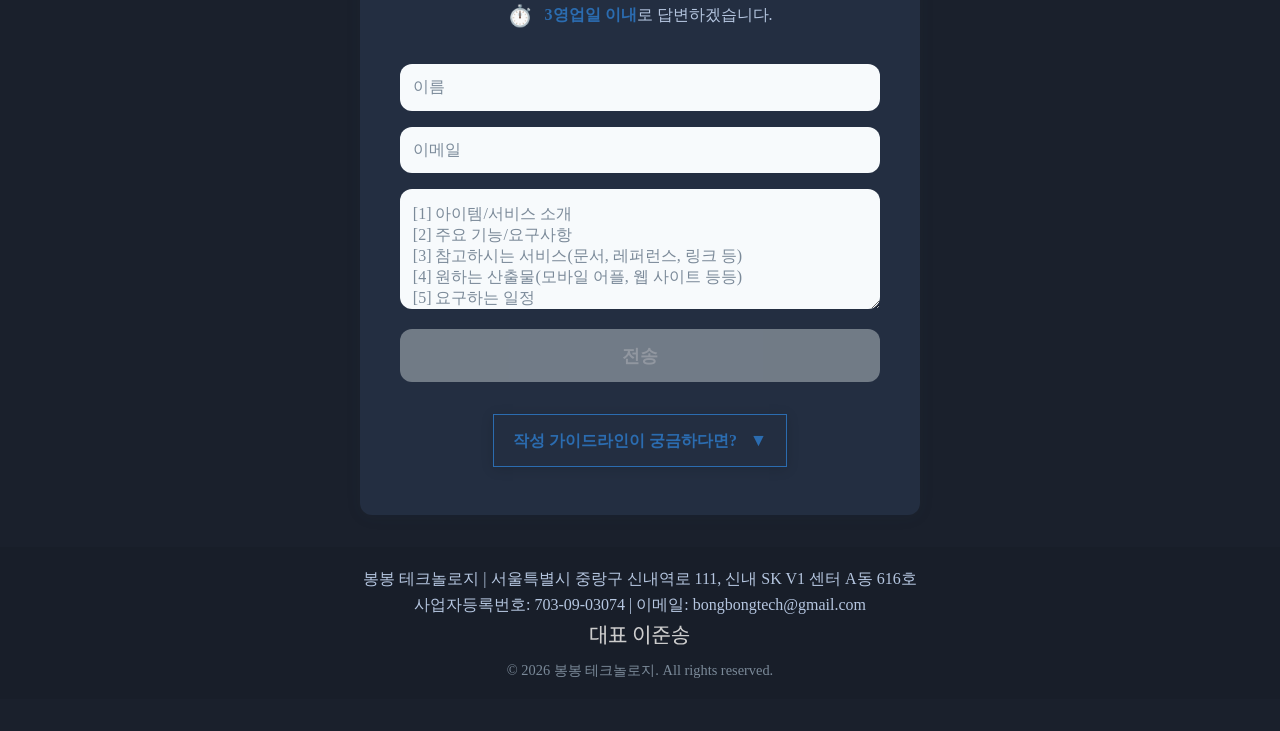
==== commit 75bb971f: "주소 변경" ====
--- a/index.html
+++ b/index.html
@@ -201,7 +201,7 @@
     <div class="footer-info">
       봉봉 테크놀로지 
       
-      | 경기도 의정부시 신흥로 234, 11층 스마트오피스(의정부동, CRC빌딩)
+      | 서울특별시 중랑구 신내역로 111, 신내 SK V1 센터 A동 616호
       <br/>사업자등록번호: 703-09-03074 |
       이메일: bongbongtech@gmail.com
       <br/><img src="ceo.svg"  style="margin-top: 8px; height: 20px; filter: brightness(0) invert(0.8);">
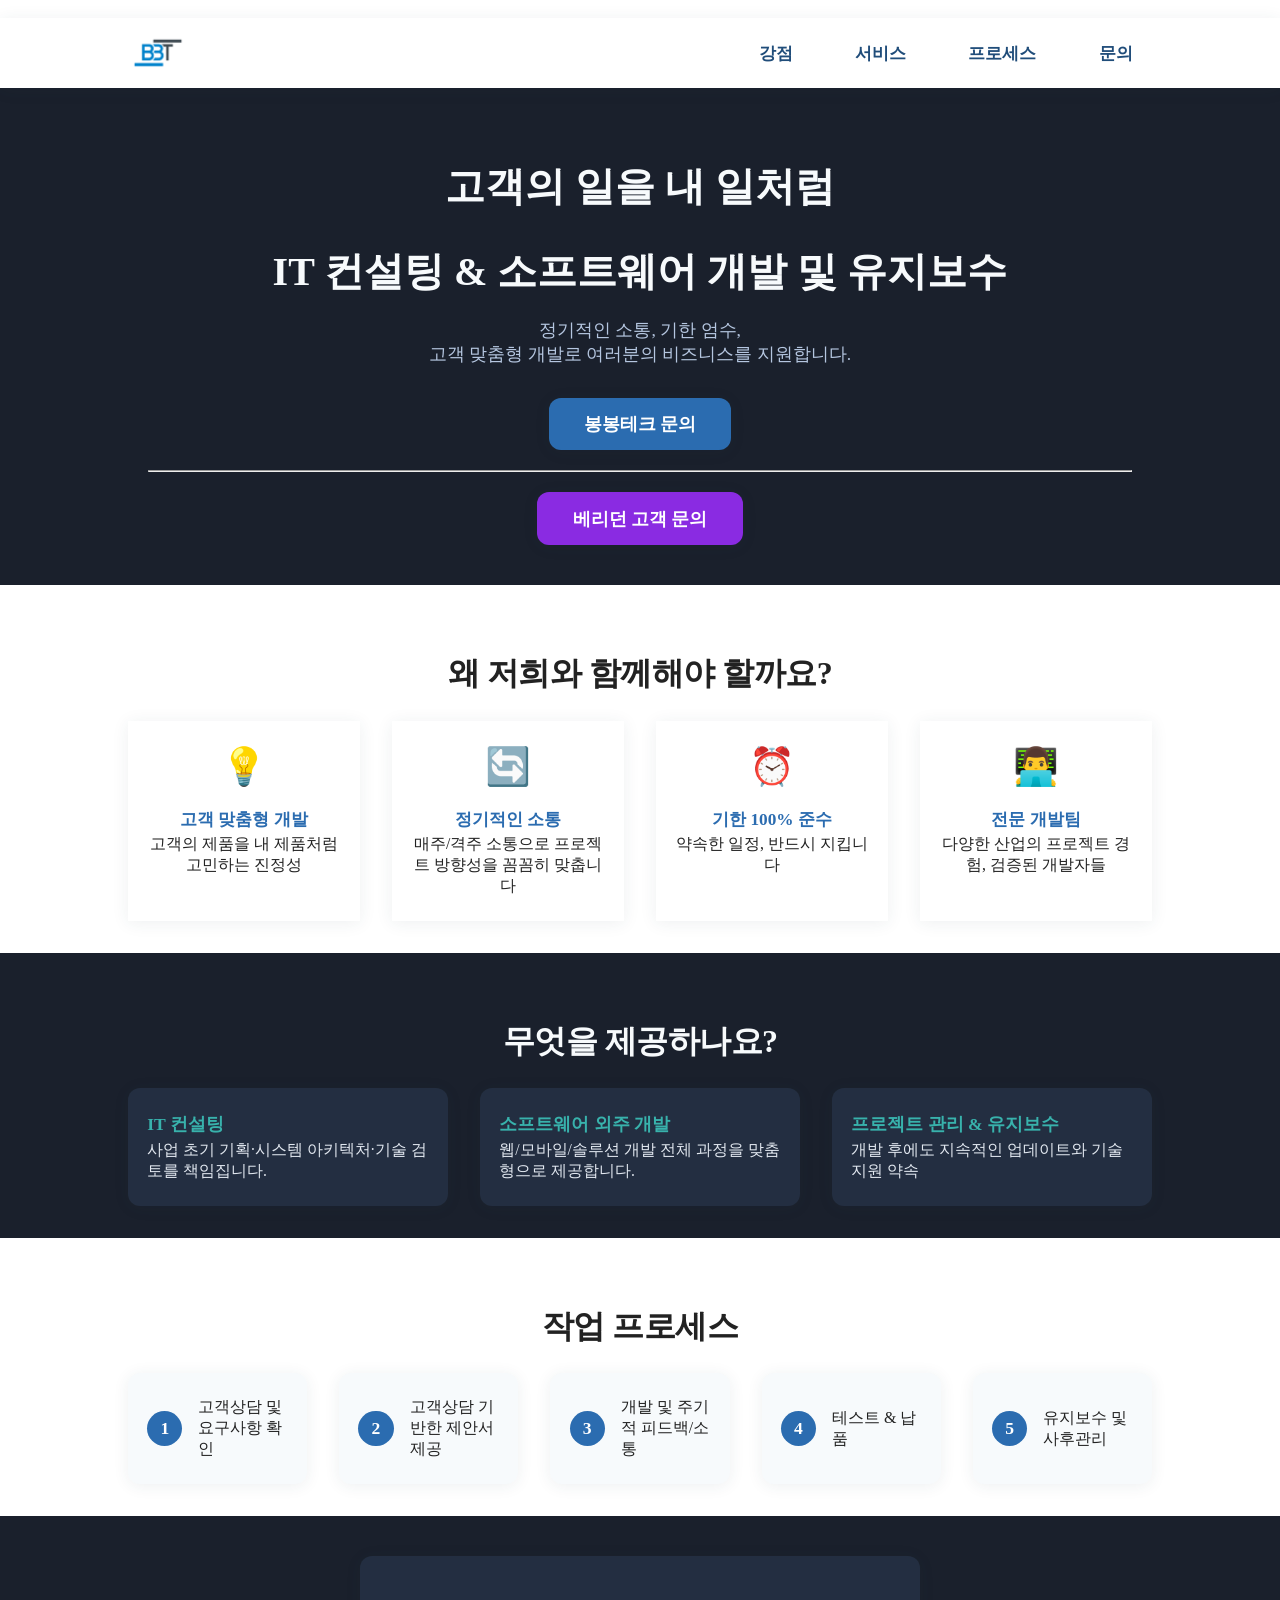
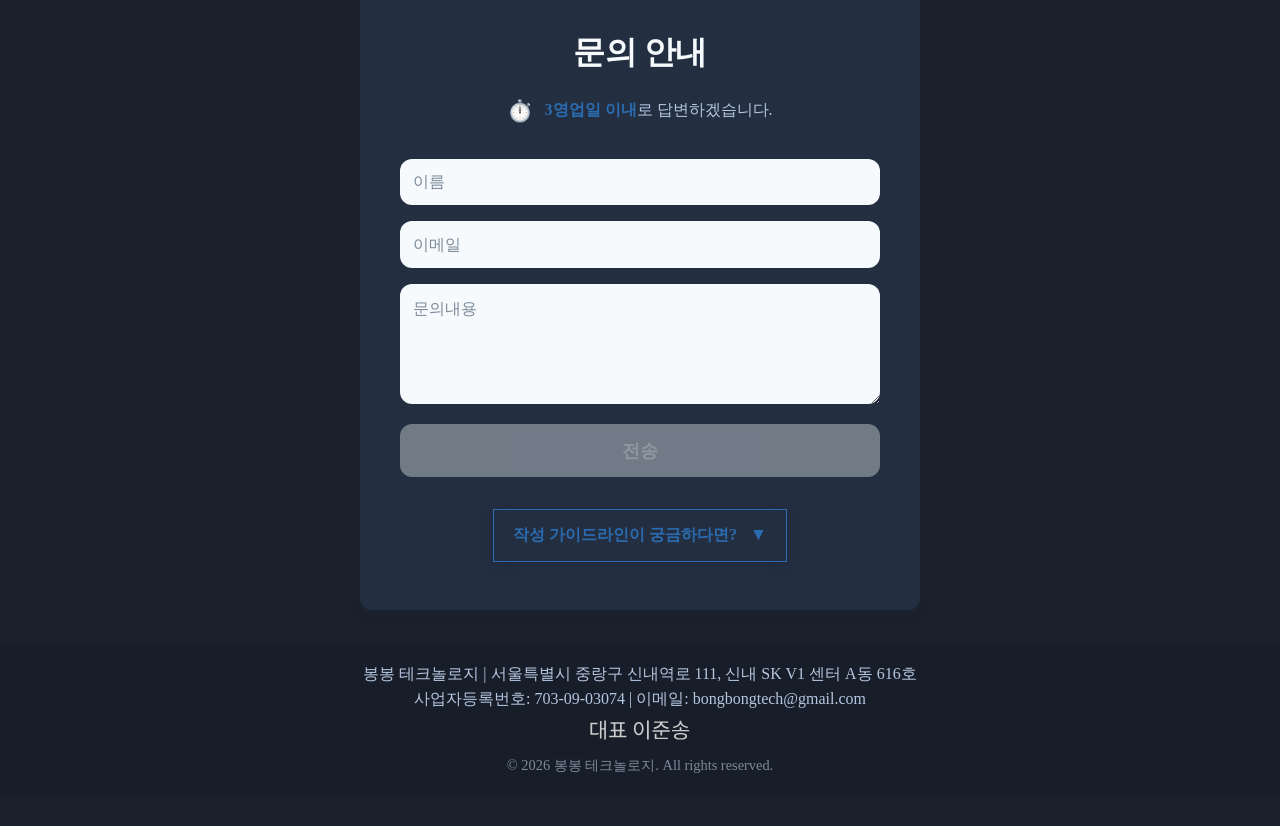
==== commit 1df9caa1: "berrydone inquiry channel" ====
--- a/index.html
+++ b/index.html
@@ -8,6 +8,8 @@
    <link href="https://fonts.googleapis.com/css2?family=Roboto:wght@400;700&display=swap" rel="stylesheet">
    <link rel="stylesheet" href="style.css">
    <link rel="icon" type="image/png" href="favicon.png">
+
+   <meta name="google-site-verification" content="m30Tda036_GRjnyDzYEdDoVMRkEQDd3D0iwW4XGG8fI" />
   
    <!-- SEO Enhancement Start -->
    <meta name="description" content="봉봉 테크놀로지는 IT 컨설팅, 소프트웨어 개발 및 유지보수, 고객 맞춤형 서비스, 정기 커뮤니케이션, 기한 엄수를 약속하는 전문가 팀입니다.">
@@ -39,7 +41,7 @@
       "email": "bongbongtech@gmail.com",
       "address": {
         "@type": "PostalAddress",
-        "streetAddress": "경기도 의정부시 신흥로 234, 11층 스마트오피스(의정부동, CRC빌딩)"
+        "streetAddress": "서울특별시 중랑구 신내역로 111, 신내 SK V1 센터 A동 616호"
       }
     }
     </script>
@@ -71,7 +73,9 @@
       <h1 class="hero-title">고객의 일을 내 일처럼</h1>
       <h1 class="hero-title">IT 컨설팅 & 소프트웨어 개발 및 유지보수</h1>
       <div class="hero-sub">정기적인 소통, 기한 엄수, <br/>고객 맞춤형 개발로 여러분의 비즈니스를 지원합니다.</div>
-      <a href="#contact" class="btn">문의하기</a>
+      <a href="#contact" class="btn">봉봉테크 문의</a>
+      <hr style="margin: 20px;"/>
+      <a href="#contact" class="btn" style="background-color: blueviolet;">베리던 고객 문의</a>
     </div>
   </section>
 
@@ -168,13 +172,13 @@
       <form id="gform" method="POST" action="https://script.google.com/macros/s/AKfycbx9Tg3ZSAF8OOgkkGdjh-VKPmrq9clB7YTARX1lfGc0qahTwDZnl4qKFDuUkQ0PRUXnxQ/exec" onsubmit="return handleSubmit(event)" oninput="submitBtn.disabled = !this.checkValidity()">
         <input type="text" name="name" placeholder="이름" required>
         <input type="email" name="email" placeholder="이메일" required>
-        <textarea name="message" 
-        placeholder="[1] 아이템/서비스 소개
-[2] 주요 기능/요구사항
-[3] 참고하시는 서비스(문서, 레퍼런스, 링크 등)
-[4] 원하는 산출물(모바일 어플, 웹 사이트 등등)
-[5] 요구하는 일정
-        " required></textarea>
+        <textarea name="message" placeholder= "문의내용" required></textarea>
+        <!-- " [1] 아이템/서비스 소개
+        [2] 주요 기능/요구사항
+        [3] 참고하시는 서비스(문서, 레퍼런스, 링크 등)
+        [4] 원하는 산출물(모바일 어플, 웹 사이트 등등)
+        [5] 요구하는 일정 " -->
+         
         <button id="submitBtn" type="submit" disabled>전송</button>
       </form>
       <div id="formResult"></div>
@@ -236,4 +240,5 @@
     }
   </script>
 </body>
-</html> +
+</html> 
